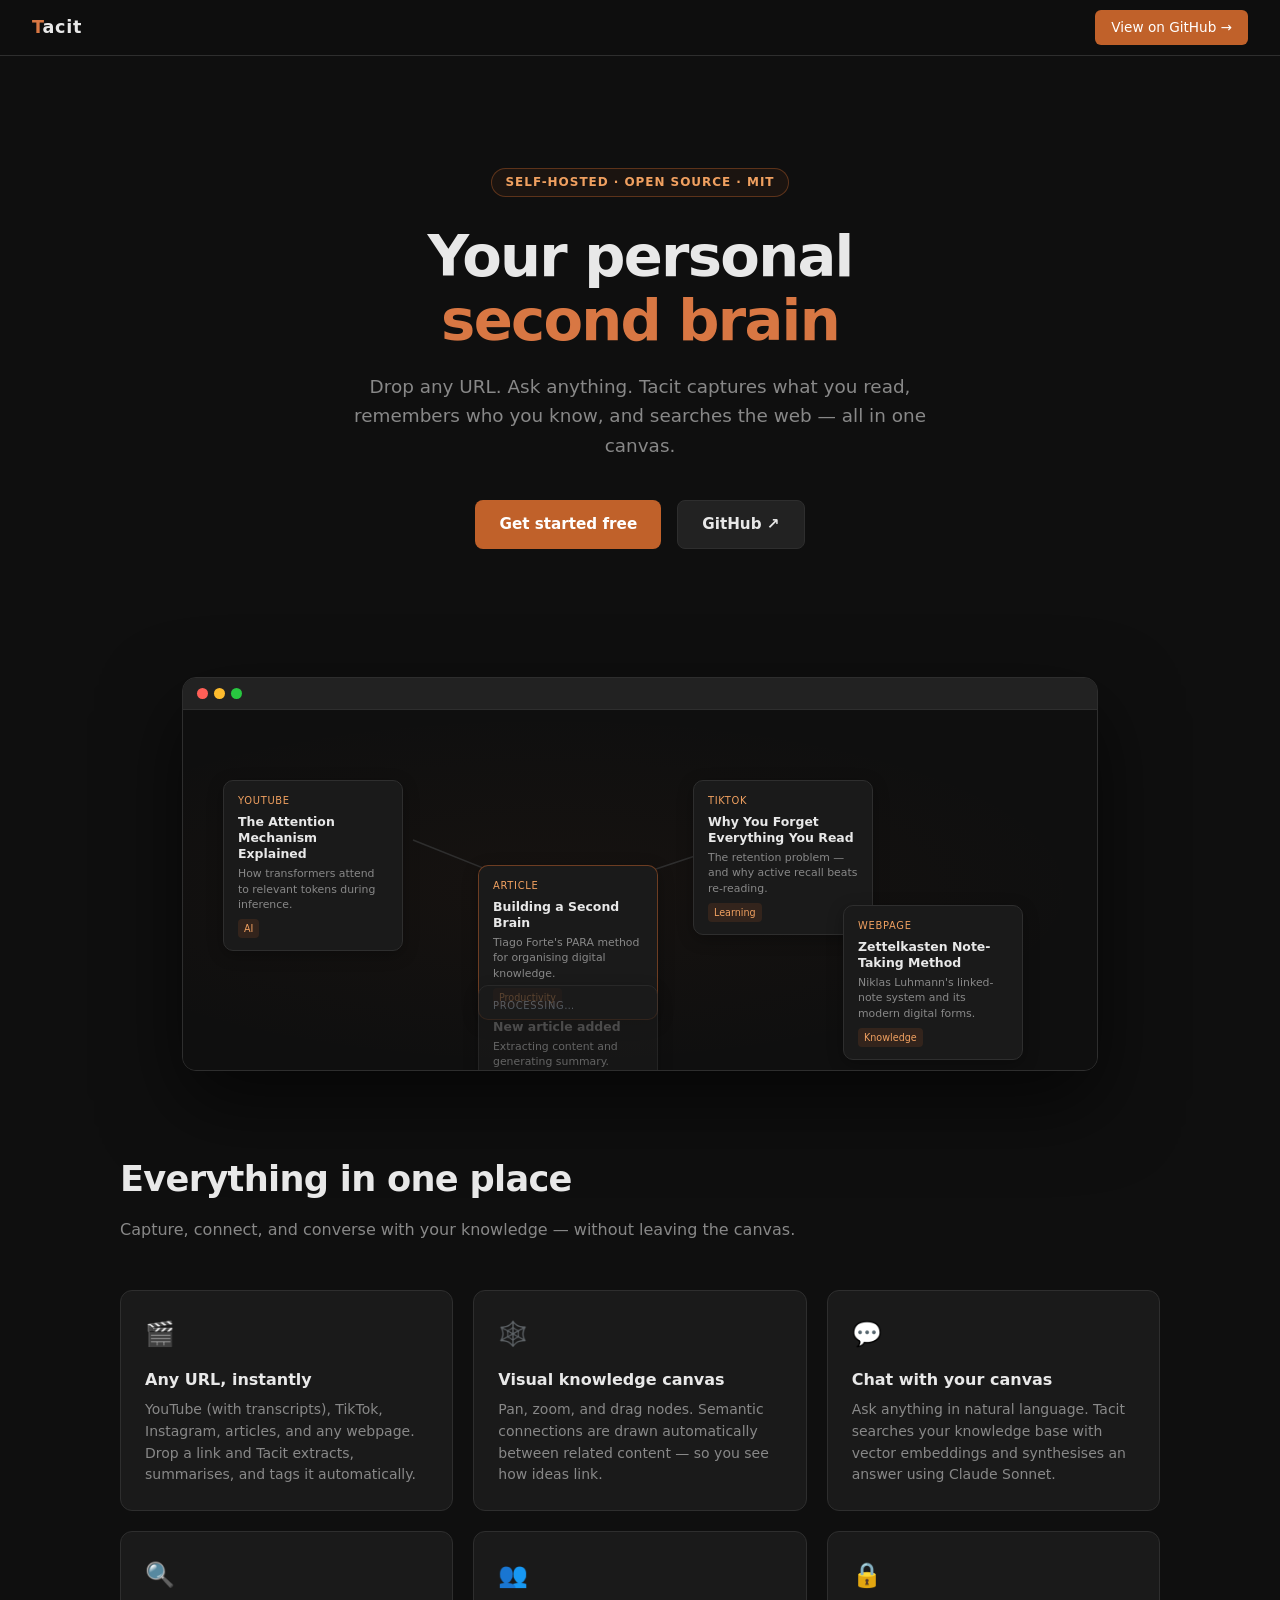
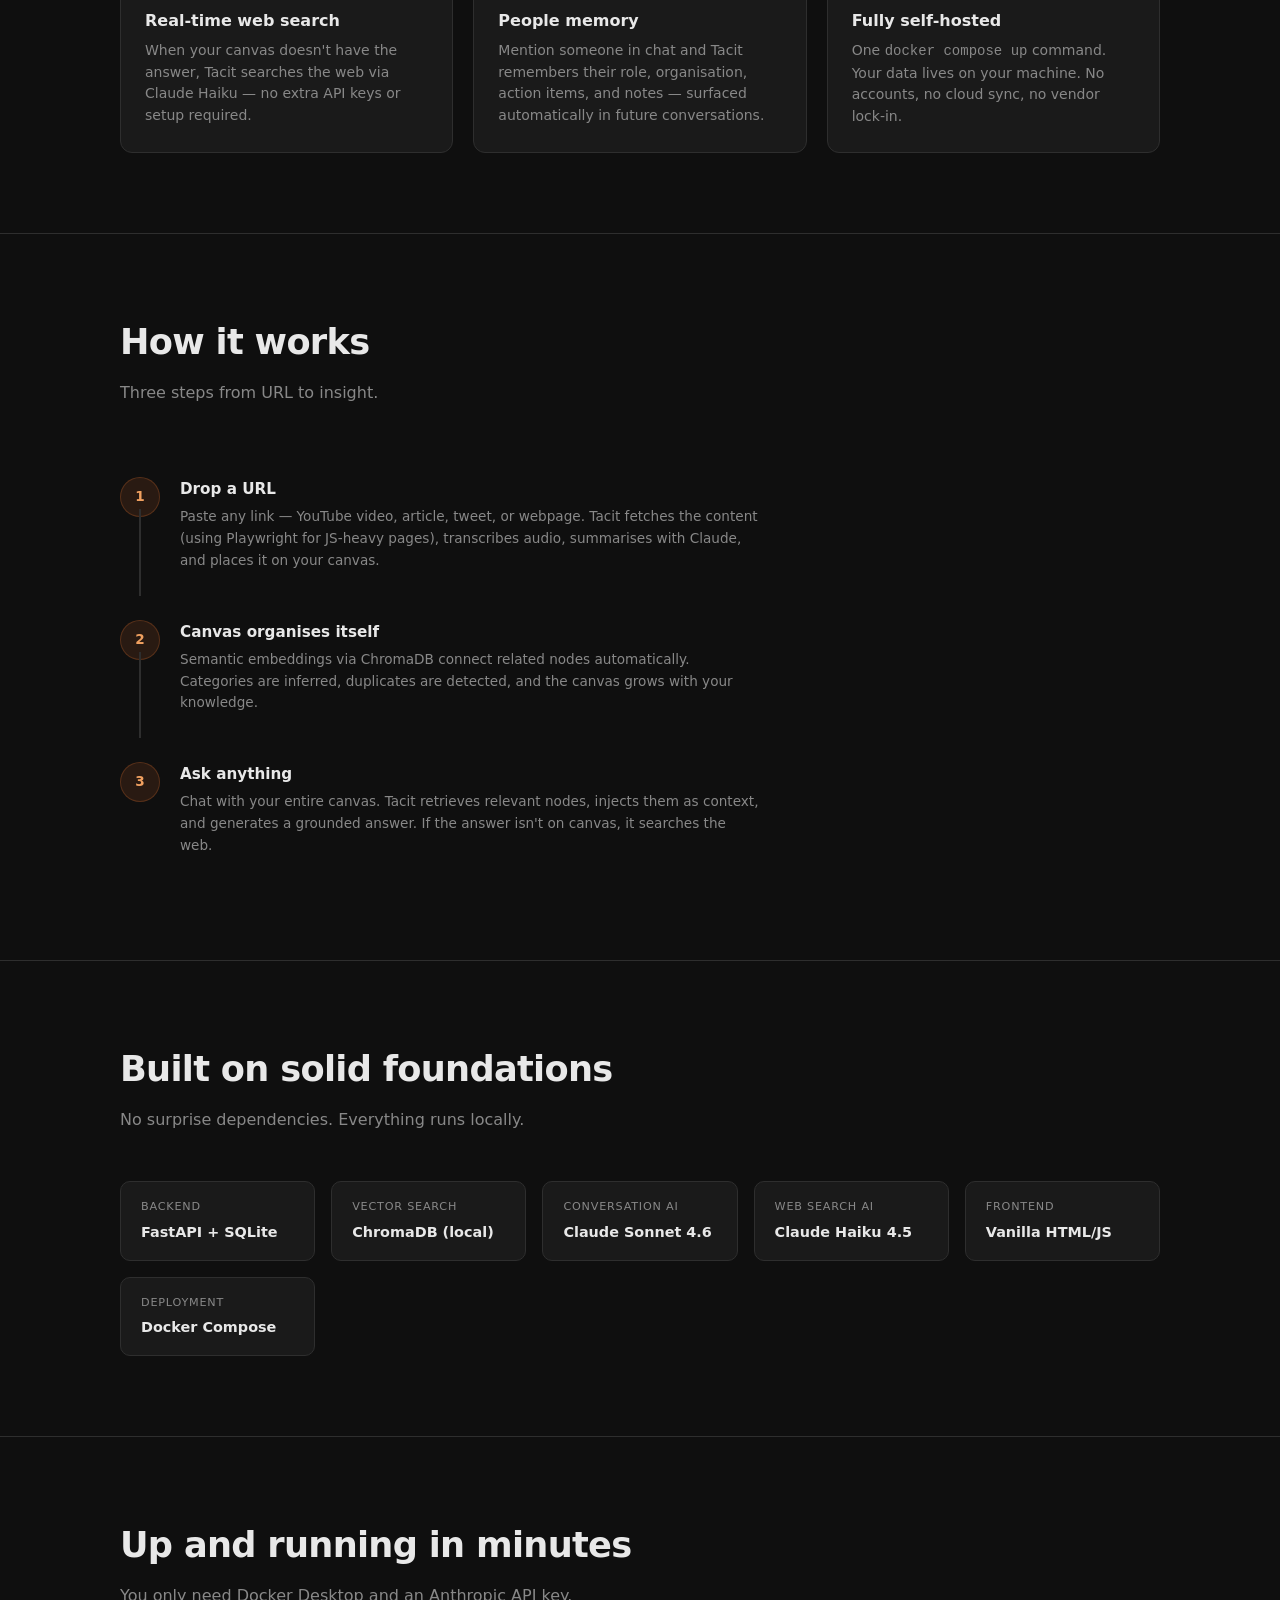
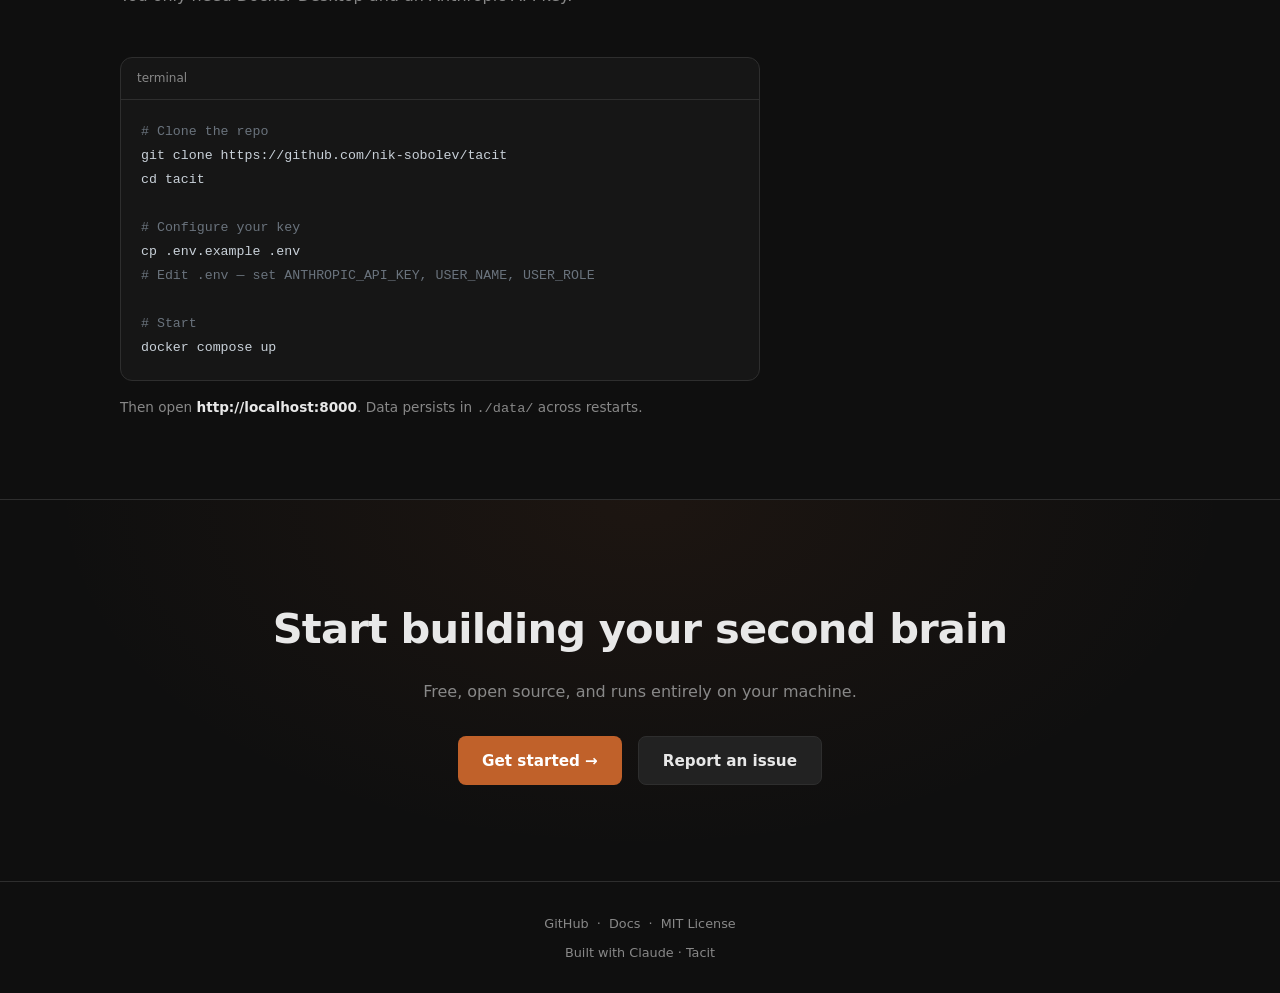
==== docs/index.html @ 418154e9 "Add GitHub Pages landing page docs/index.html — dark-themed static landing page for nik-sobolev.gith" ====
<!DOCTYPE html>
<html lang="en">
<head>
  <meta charset="UTF-8" />
  <meta name="viewport" content="width=device-width, initial-scale=1.0" />
  <title>Tacit — Personal Second Brain</title>
  <meta name="description" content="Drop any URL. Chat with everything you've saved. Tacit captures what you read, remembers who you know, and lets you search the web — all in one place." />
  <meta property="og:title" content="Tacit — Personal Second Brain" />
  <meta property="og:description" content="Drop any URL. Chat with everything you've saved." />
  <meta property="og:type" content="website" />
  <style>
    *, *::before, *::after { box-sizing: border-box; margin: 0; padding: 0; }

    :root {
      --bg:           #0f0f0f;
      --surface:      #1a1a1a;
      --surface2:     #222222;
      --border:       #2e2e2e;
      --text:         #e8e8e8;
      --muted:        #888;
      --primary:      #c0612a;
      --primary-light:#d87743;
      --accent:       #f0a060;
      --code-bg:      #161616;
    }

    html { scroll-behavior: smooth; }

    body {
      font-family: -apple-system, BlinkMacSystemFont, "Segoe UI", system-ui, sans-serif;
      background: var(--bg);
      color: var(--text);
      line-height: 1.6;
      -webkit-font-smoothing: antialiased;
    }

    /* ── Nav ── */
    nav {
      position: sticky; top: 0; z-index: 100;
      display: flex; align-items: center; justify-content: space-between;
      padding: 0 2rem; height: 56px;
      background: rgba(15,15,15,0.85);
      backdrop-filter: blur(12px);
      border-bottom: 1px solid var(--border);
    }
    .nav-logo {
      font-size: 1.1rem; font-weight: 700; letter-spacing: 0.04em;
      color: var(--text); text-decoration: none;
    }
    .nav-logo span { color: var(--primary-light); }
    nav a.btn-nav {
      font-size: 0.85rem; font-weight: 500;
      padding: 0.4rem 1rem; border-radius: 6px;
      background: var(--primary); color: #fff;
      text-decoration: none; transition: background 0.15s;
    }
    nav a.btn-nav:hover { background: var(--primary-light); }

    /* ── Hero ── */
    .hero {
      max-width: 860px; margin: 0 auto;
      padding: 7rem 2rem 5rem;
      text-align: center;
    }
    .hero-badge {
      display: inline-block;
      font-size: 0.75rem; font-weight: 600; letter-spacing: 0.08em; text-transform: uppercase;
      color: var(--accent);
      border: 1px solid rgba(192,97,42,0.4);
      border-radius: 20px; padding: 0.25rem 0.85rem; margin-bottom: 1.75rem;
      background: rgba(192,97,42,0.07);
    }
    h1 {
      font-size: clamp(2.4rem, 5vw, 3.6rem);
      font-weight: 800; line-height: 1.1; letter-spacing: -0.03em;
      margin-bottom: 1.25rem;
    }
    h1 em { font-style: normal; color: var(--primary-light); }
    .hero p {
      font-size: 1.15rem; color: var(--muted);
      max-width: 600px; margin: 0 auto 2.5rem;
    }
    .hero-actions { display: flex; gap: 1rem; justify-content: center; flex-wrap: wrap; }
    .btn {
      display: inline-flex; align-items: center; gap: 0.5rem;
      padding: 0.7rem 1.5rem; border-radius: 8px;
      font-size: 0.95rem; font-weight: 600; text-decoration: none;
      transition: background 0.15s, transform 0.1s;
    }
    .btn:active { transform: scale(0.97); }
    .btn-primary { background: var(--primary); color: #fff; }
    .btn-primary:hover { background: var(--primary-light); }
    .btn-secondary {
      background: var(--surface2); color: var(--text);
      border: 1px solid var(--border);
    }
    .btn-secondary:hover { background: #2a2a2a; }

    /* ── Canvas preview ── */
    .preview-wrap {
      max-width: 980px; margin: 3rem auto 0;
      padding: 0 2rem;
    }
    .preview-frame {
      border-radius: 14px; overflow: hidden;
      border: 1px solid var(--border);
      box-shadow: 0 32px 80px rgba(0,0,0,0.6);
      background: var(--surface);
    }
    .preview-bar {
      display: flex; align-items: center; gap: 6px;
      padding: 10px 14px;
      background: var(--surface2);
      border-bottom: 1px solid var(--border);
    }
    .dot { width: 11px; height: 11px; border-radius: 50%; }
    .dot.r { background: #ff5f57; }
    .dot.y { background: #febc2e; }
    .dot.g { background: #28c840; }
    .preview-canvas {
      position: relative; height: 360px;
      background: radial-gradient(ellipse at 40% 50%, rgba(192,97,42,0.04) 0%, transparent 70%), var(--bg);
      overflow: hidden;
    }

    /* Fake canvas cards */
    .fc {
      position: absolute; width: 180px;
      background: var(--surface); border: 1px solid var(--border);
      border-radius: 10px; padding: 12px 14px;
      font-size: 0.72rem; box-shadow: 0 4px 16px rgba(0,0,0,0.3);
    }
    .fc-type { font-size: 0.62rem; text-transform: uppercase; letter-spacing: 0.07em; color: var(--accent); margin-bottom: 5px; }
    .fc-title { font-weight: 600; font-size: 0.78rem; color: var(--text); margin-bottom: 4px; line-height: 1.3; }
    .fc-summary { color: var(--muted); font-size: 0.68rem; line-height: 1.4; }
    .fc-tag {
      display: inline-block; margin-top: 7px;
      font-size: 0.6rem; padding: 2px 6px; border-radius: 4px;
      background: rgba(192,97,42,0.15); color: var(--accent);
    }
    /* edges */
    .canvas-svg { position: absolute; inset: 0; width: 100%; height: 100%; pointer-events: none; }

    /* ── Section layout ── */
    section { padding: 5rem 2rem; }
    .container { max-width: 1040px; margin: 0 auto; }
    h2 {
      font-size: clamp(1.6rem, 3vw, 2.2rem);
      font-weight: 700; letter-spacing: -0.02em; margin-bottom: 0.6rem;
    }
    .section-sub { color: var(--muted); font-size: 1rem; margin-bottom: 3rem; }

    /* ── Features grid ── */
    .features-grid {
      display: grid;
      grid-template-columns: repeat(auto-fit, minmax(280px, 1fr));
      gap: 1.25rem;
    }
    .feature-card {
      background: var(--surface); border: 1px solid var(--border);
      border-radius: 12px; padding: 1.5rem;
      transition: border-color 0.2s;
    }
    .feature-card:hover { border-color: rgba(192,97,42,0.4); }
    .feature-icon {
      font-size: 1.5rem; margin-bottom: 0.85rem;
      display: inline-block;
    }
    .feature-card h3 { font-size: 1rem; font-weight: 600; margin-bottom: 0.4rem; }
    .feature-card p { font-size: 0.875rem; color: var(--muted); line-height: 1.55; }

    /* ── How it works ── */
    .steps { display: flex; flex-direction: column; gap: 0; max-width: 640px; }
    .step { display: flex; gap: 1.25rem; padding: 1.5rem 0; position: relative; }
    .step:not(:last-child)::after {
      content: "";
      position: absolute; left: 19px; top: 3.5rem; bottom: 0;
      width: 2px; background: var(--border);
    }
    .step-num {
      flex-shrink: 0; width: 40px; height: 40px; border-radius: 50%;
      background: rgba(192,97,42,0.15); border: 1px solid rgba(192,97,42,0.3);
      display: flex; align-items: center; justify-content: center;
      font-weight: 700; font-size: 0.85rem; color: var(--accent);
    }
    .step h3 { font-size: 0.95rem; font-weight: 600; margin-bottom: 0.3rem; }
    .step p { font-size: 0.85rem; color: var(--muted); }

    /* ── Stack ── */
    .stack-grid {
      display: grid;
      grid-template-columns: repeat(auto-fit, minmax(190px, 1fr));
      gap: 1rem;
    }
    .stack-item {
      background: var(--surface); border: 1px solid var(--border);
      border-radius: 10px; padding: 1rem 1.25rem;
    }
    .stack-label { font-size: 0.7rem; text-transform: uppercase; letter-spacing: 0.07em; color: var(--muted); margin-bottom: 0.3rem; }
    .stack-val { font-size: 0.9rem; font-weight: 600; }

    /* ── Install ── */
    .install-box {
      background: var(--code-bg); border: 1px solid var(--border);
      border-radius: 12px; overflow: hidden;
      max-width: 640px;
    }
    .install-header {
      display: flex; align-items: center; justify-content: space-between;
      padding: 0.7rem 1rem; border-bottom: 1px solid var(--border);
    }
    .install-header span { font-size: 0.75rem; color: var(--muted); }
    pre {
      padding: 1.25rem 1.25rem; margin: 0;
      font-size: 0.83rem; line-height: 1.8;
      color: #c9d1d9; font-family: "SF Mono", "Fira Code", Consolas, monospace;
      overflow-x: auto;
    }
    pre .c { color: #6a737d; }
    pre .k { color: var(--primary-light); }
    pre .s { color: #9ecbff; }

    /* ── CTA ── */
    .cta-section {
      text-align: center; padding: 6rem 2rem;
      background: radial-gradient(ellipse at 50% 0%, rgba(192,97,42,0.08) 0%, transparent 65%);
      border-top: 1px solid var(--border);
    }
    .cta-section h2 { font-size: clamp(1.8rem, 4vw, 2.6rem); margin-bottom: 1rem; }
    .cta-section p { color: var(--muted); margin-bottom: 2rem; font-size: 1rem; }

    /* ── Footer ── */
    footer {
      border-top: 1px solid var(--border);
      padding: 2rem; text-align: center;
      font-size: 0.8rem; color: var(--muted);
    }
    footer a { color: var(--muted); text-decoration: none; }
    footer a:hover { color: var(--accent); }

    /* ── Divider ── */
    .divider { border: none; border-top: 1px solid var(--border); margin: 0; }

    @media (max-width: 600px) {
      .hero { padding: 4rem 1.25rem 3rem; }
      nav { padding: 0 1.25rem; }
      section { padding: 3.5rem 1.25rem; }
    }
  </style>
</head>
<body>

<!-- Nav -->
<nav>
  <a class="nav-logo" href="#"><span>T</span>acit</a>
  <a class="btn-nav" href="https://github.com/nik-sobolev/tacit" target="_blank" rel="noopener">View on GitHub →</a>
</nav>

<!-- Hero -->
<section class="hero">
  <div class="hero-badge">Self-hosted · Open source · MIT</div>
  <h1>Your personal<br><em>second brain</em></h1>
  <p>Drop any URL. Ask anything. Tacit captures what you read, remembers who you know, and searches the web — all in one canvas.</p>
  <div class="hero-actions">
    <a class="btn btn-primary" href="https://github.com/nik-sobolev/tacit#quick-start" target="_blank" rel="noopener">
      Get started free
    </a>
    <a class="btn btn-secondary" href="https://github.com/nik-sobolev/tacit" target="_blank" rel="noopener">
      GitHub ↗
    </a>
  </div>
</section>

<!-- Canvas preview -->
<div class="preview-wrap">
  <div class="preview-frame">
    <div class="preview-bar">
      <div class="dot r"></div><div class="dot y"></div><div class="dot g"></div>
    </div>
    <div class="preview-canvas">
      <!-- Fake edges -->
      <svg class="canvas-svg" xmlns="http://www.w3.org/2000/svg">
        <line x1="230" y1="130" x2="380" y2="190" stroke="#2e2e2e" stroke-width="1.5"/>
        <line x1="380" y1="190" x2="560" y2="130" stroke="#2e2e2e" stroke-width="1.5"/>
        <line x1="380" y1="190" x2="380" y2="290" stroke="#c0612a" stroke-width="1.5" stroke-dasharray="4 3" opacity="0.5"/>
        <line x1="560" y1="130" x2="700" y2="220" stroke="#2e2e2e" stroke-width="1.5"/>
      </svg>

      <!-- Cards -->
      <div class="fc" style="left:40px; top:70px;">
        <div class="fc-type">YouTube</div>
        <div class="fc-title">The Attention Mechanism Explained</div>
        <div class="fc-summary">How transformers attend to relevant tokens during inference.</div>
        <div class="fc-tag">AI</div>
      </div>

      <div class="fc" style="left:295px; top:155px; border-color: rgba(192,97,42,0.5);">
        <div class="fc-type">Article</div>
        <div class="fc-title">Building a Second Brain</div>
        <div class="fc-summary">Tiago Forte's PARA method for organising digital knowledge.</div>
        <div class="fc-tag">Productivity</div>
      </div>

      <div class="fc" style="left:510px; top:70px;">
        <div class="fc-type">TikTok</div>
        <div class="fc-title">Why You Forget Everything You Read</div>
        <div class="fc-summary">The retention problem — and why active recall beats re-reading.</div>
        <div class="fc-tag">Learning</div>
      </div>

      <div class="fc" style="left:295px; top:275px; opacity: 0.7;">
        <div class="fc-type" style="color:#6a737d;">Processing…</div>
        <div class="fc-title" style="color:#666;">New article added</div>
        <div class="fc-summary">Extracting content and generating summary.</div>
      </div>

      <div class="fc" style="left:660px; top:195px;">
        <div class="fc-type">Webpage</div>
        <div class="fc-title">Zettelkasten Note-Taking Method</div>
        <div class="fc-summary">Niklas Luhmann's linked-note system and its modern digital forms.</div>
        <div class="fc-tag">Knowledge</div>
      </div>
    </div>
  </div>
</div>

<!-- Features -->
<section>
  <div class="container">
    <h2>Everything in one place</h2>
    <p class="section-sub">Capture, connect, and converse with your knowledge — without leaving the canvas.</p>
    <div class="features-grid">
      <div class="feature-card">
        <div class="feature-icon">🎬</div>
        <h3>Any URL, instantly</h3>
        <p>YouTube (with transcripts), TikTok, Instagram, articles, and any webpage. Drop a link and Tacit extracts, summarises, and tags it automatically.</p>
      </div>
      <div class="feature-card">
        <div class="feature-icon">🕸️</div>
        <h3>Visual knowledge canvas</h3>
        <p>Pan, zoom, and drag nodes. Semantic connections are drawn automatically between related content — so you see how ideas link.</p>
      </div>
      <div class="feature-card">
        <div class="feature-icon">💬</div>
        <h3>Chat with your canvas</h3>
        <p>Ask anything in natural language. Tacit searches your knowledge base with vector embeddings and synthesises an answer using Claude Sonnet.</p>
      </div>
      <div class="feature-card">
        <div class="feature-icon">🔍</div>
        <h3>Real-time web search</h3>
        <p>When your canvas doesn't have the answer, Tacit searches the web via Claude Haiku — no extra API keys or setup required.</p>
      </div>
      <div class="feature-card">
        <div class="feature-icon">👥</div>
        <h3>People memory</h3>
        <p>Mention someone in chat and Tacit remembers their role, organisation, action items, and notes — surfaced automatically in future conversations.</p>
      </div>
      <div class="feature-card">
        <div class="feature-icon">🔒</div>
        <h3>Fully self-hosted</h3>
        <p>One <code>docker compose up</code> command. Your data lives on your machine. No accounts, no cloud sync, no vendor lock-in.</p>
      </div>
    </div>
  </div>
</section>

<hr class="divider" />

<!-- How it works -->
<section>
  <div class="container">
    <h2>How it works</h2>
    <p class="section-sub">Three steps from URL to insight.</p>
    <div class="steps">
      <div class="step">
        <div class="step-num">1</div>
        <div>
          <h3>Drop a URL</h3>
          <p>Paste any link — YouTube video, article, tweet, or webpage. Tacit fetches the content (using Playwright for JS-heavy pages), transcribes audio, summarises with Claude, and places it on your canvas.</p>
        </div>
      </div>
      <div class="step">
        <div class="step-num">2</div>
        <div>
          <h3>Canvas organises itself</h3>
          <p>Semantic embeddings via ChromaDB connect related nodes automatically. Categories are inferred, duplicates are detected, and the canvas grows with your knowledge.</p>
        </div>
      </div>
      <div class="step">
        <div class="step-num">3</div>
        <div>
          <h3>Ask anything</h3>
          <p>Chat with your entire canvas. Tacit retrieves relevant nodes, injects them as context, and generates a grounded answer. If the answer isn't on canvas, it searches the web.</p>
        </div>
      </div>
    </div>
  </div>
</section>

<hr class="divider" />

<!-- Stack -->
<section>
  <div class="container">
    <h2>Built on solid foundations</h2>
    <p class="section-sub">No surprise dependencies. Everything runs locally.</p>
    <div class="stack-grid">
      <div class="stack-item">
        <div class="stack-label">Backend</div>
        <div class="stack-val">FastAPI + SQLite</div>
      </div>
      <div class="stack-item">
        <div class="stack-label">Vector search</div>
        <div class="stack-val">ChromaDB (local)</div>
      </div>
      <div class="stack-item">
        <div class="stack-label">Conversation AI</div>
        <div class="stack-val">Claude Sonnet 4.6</div>
      </div>
      <div class="stack-item">
        <div class="stack-label">Web search AI</div>
        <div class="stack-val">Claude Haiku 4.5</div>
      </div>
      <div class="stack-item">
        <div class="stack-label">Frontend</div>
        <div class="stack-val">Vanilla HTML/JS</div>
      </div>
      <div class="stack-item">
        <div class="stack-label">Deployment</div>
        <div class="stack-val">Docker Compose</div>
      </div>
    </div>
  </div>
</section>

<hr class="divider" />

<!-- Install -->
<section>
  <div class="container">
    <h2>Up and running in minutes</h2>
    <p class="section-sub">You only need Docker Desktop and an Anthropic API key.</p>
    <div class="install-box">
      <div class="install-header">
        <span>terminal</span>
      </div>
      <pre><span class="c"># Clone the repo</span>
git clone https://github.com/nik-sobolev/tacit
cd tacit

<span class="c"># Configure your key</span>
cp .env.example .env
<span class="c"># Edit .env — set ANTHROPIC_API_KEY, USER_NAME, USER_ROLE</span>

<span class="c"># Start</span>
docker compose up</pre>
    </div>
    <p style="margin-top:1rem; font-size:0.85rem; color:var(--muted);">Then open <strong style="color:var(--text);">http://localhost:8000</strong>. Data persists in <code>./data/</code> across restarts.</p>
  </div>
</section>

<!-- CTA -->
<div class="cta-section">
  <div class="container">
    <h2>Start building your second brain</h2>
    <p>Free, open source, and runs entirely on your machine.</p>
    <div class="hero-actions">
      <a class="btn btn-primary" href="https://github.com/nik-sobolev/tacit#quick-start" target="_blank" rel="noopener">
        Get started →
      </a>
      <a class="btn btn-secondary" href="https://github.com/nik-sobolev/tacit/issues" target="_blank" rel="noopener">
        Report an issue
      </a>
    </div>
  </div>
</div>

<!-- Footer -->
<footer>
  <p>
    <a href="https://github.com/nik-sobolev/tacit" target="_blank" rel="noopener">GitHub</a>
    &nbsp;·&nbsp;
    <a href="https://github.com/nik-sobolev/tacit/blob/main/README.md" target="_blank" rel="noopener">Docs</a>
    &nbsp;·&nbsp;
    MIT License
  </p>
  <p style="margin-top:0.5rem;">Built with Claude · Tacit</p>
</footer>

</body>
</html>
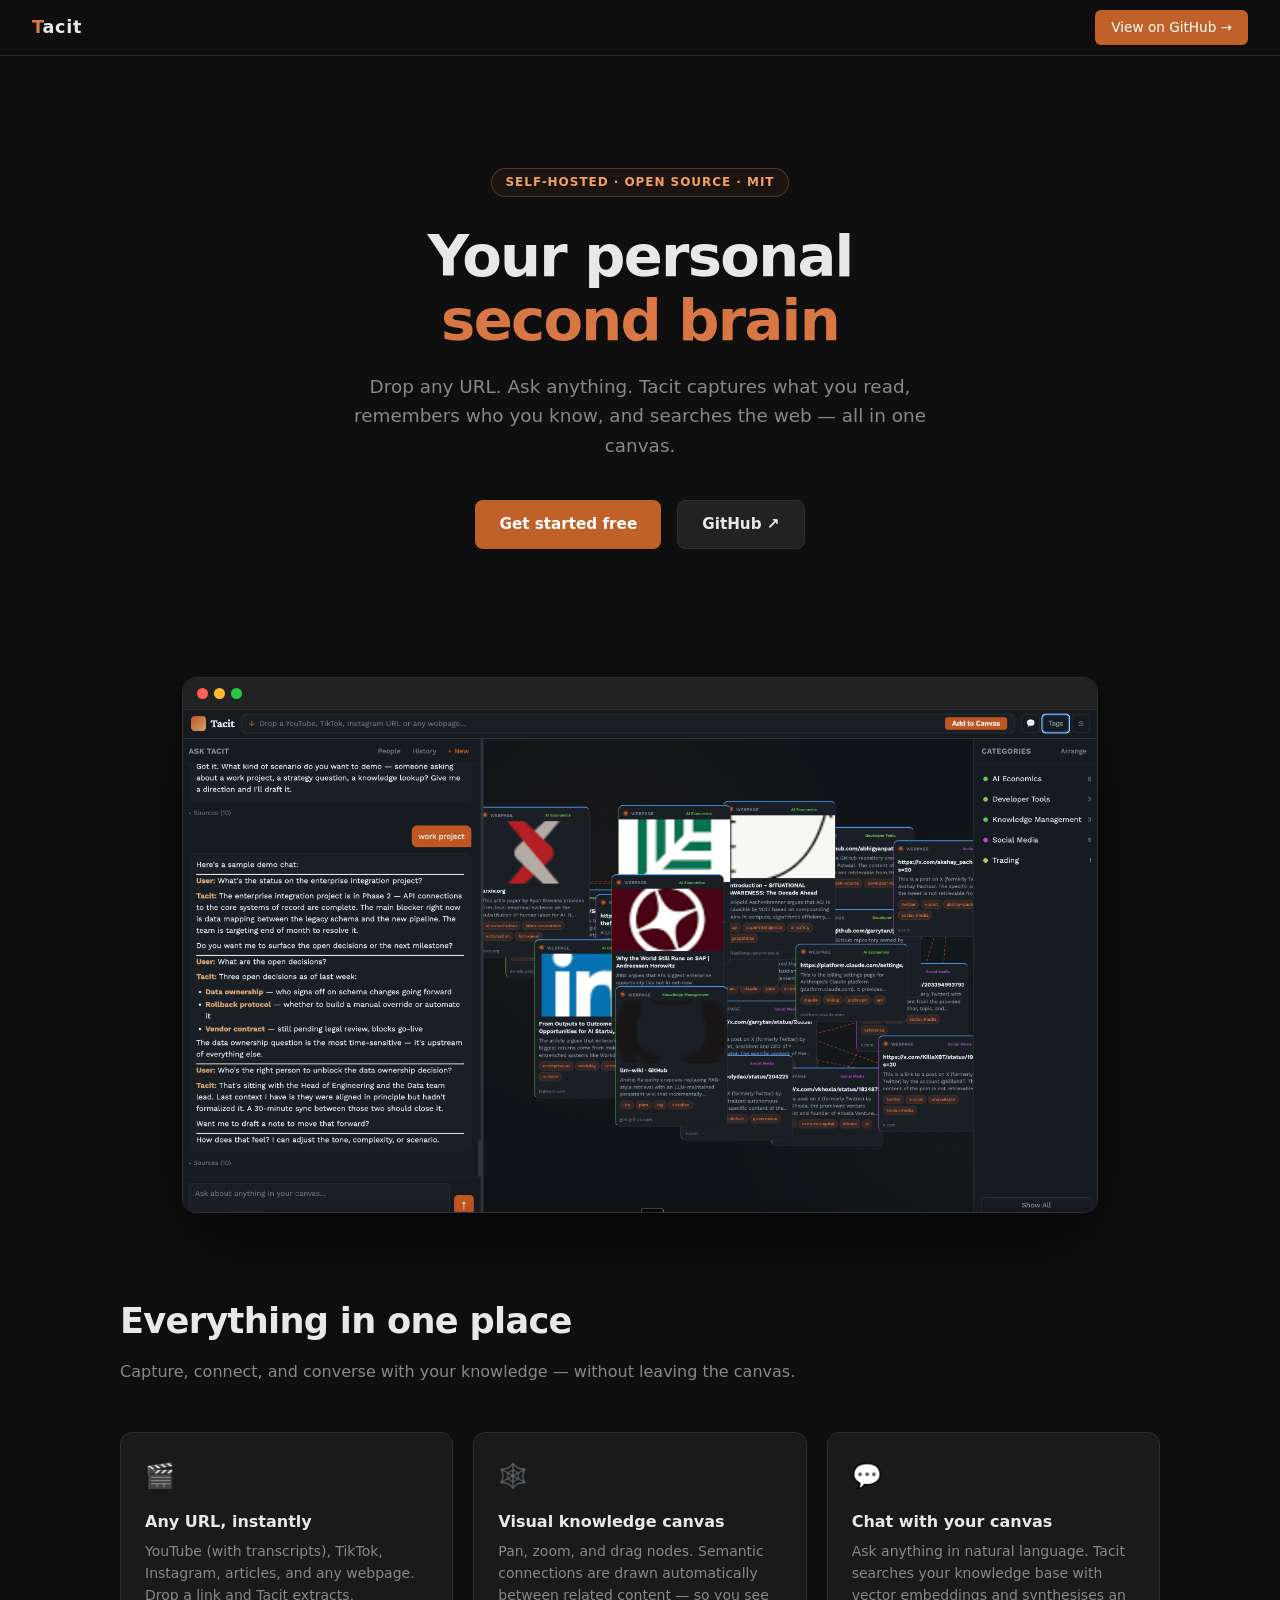
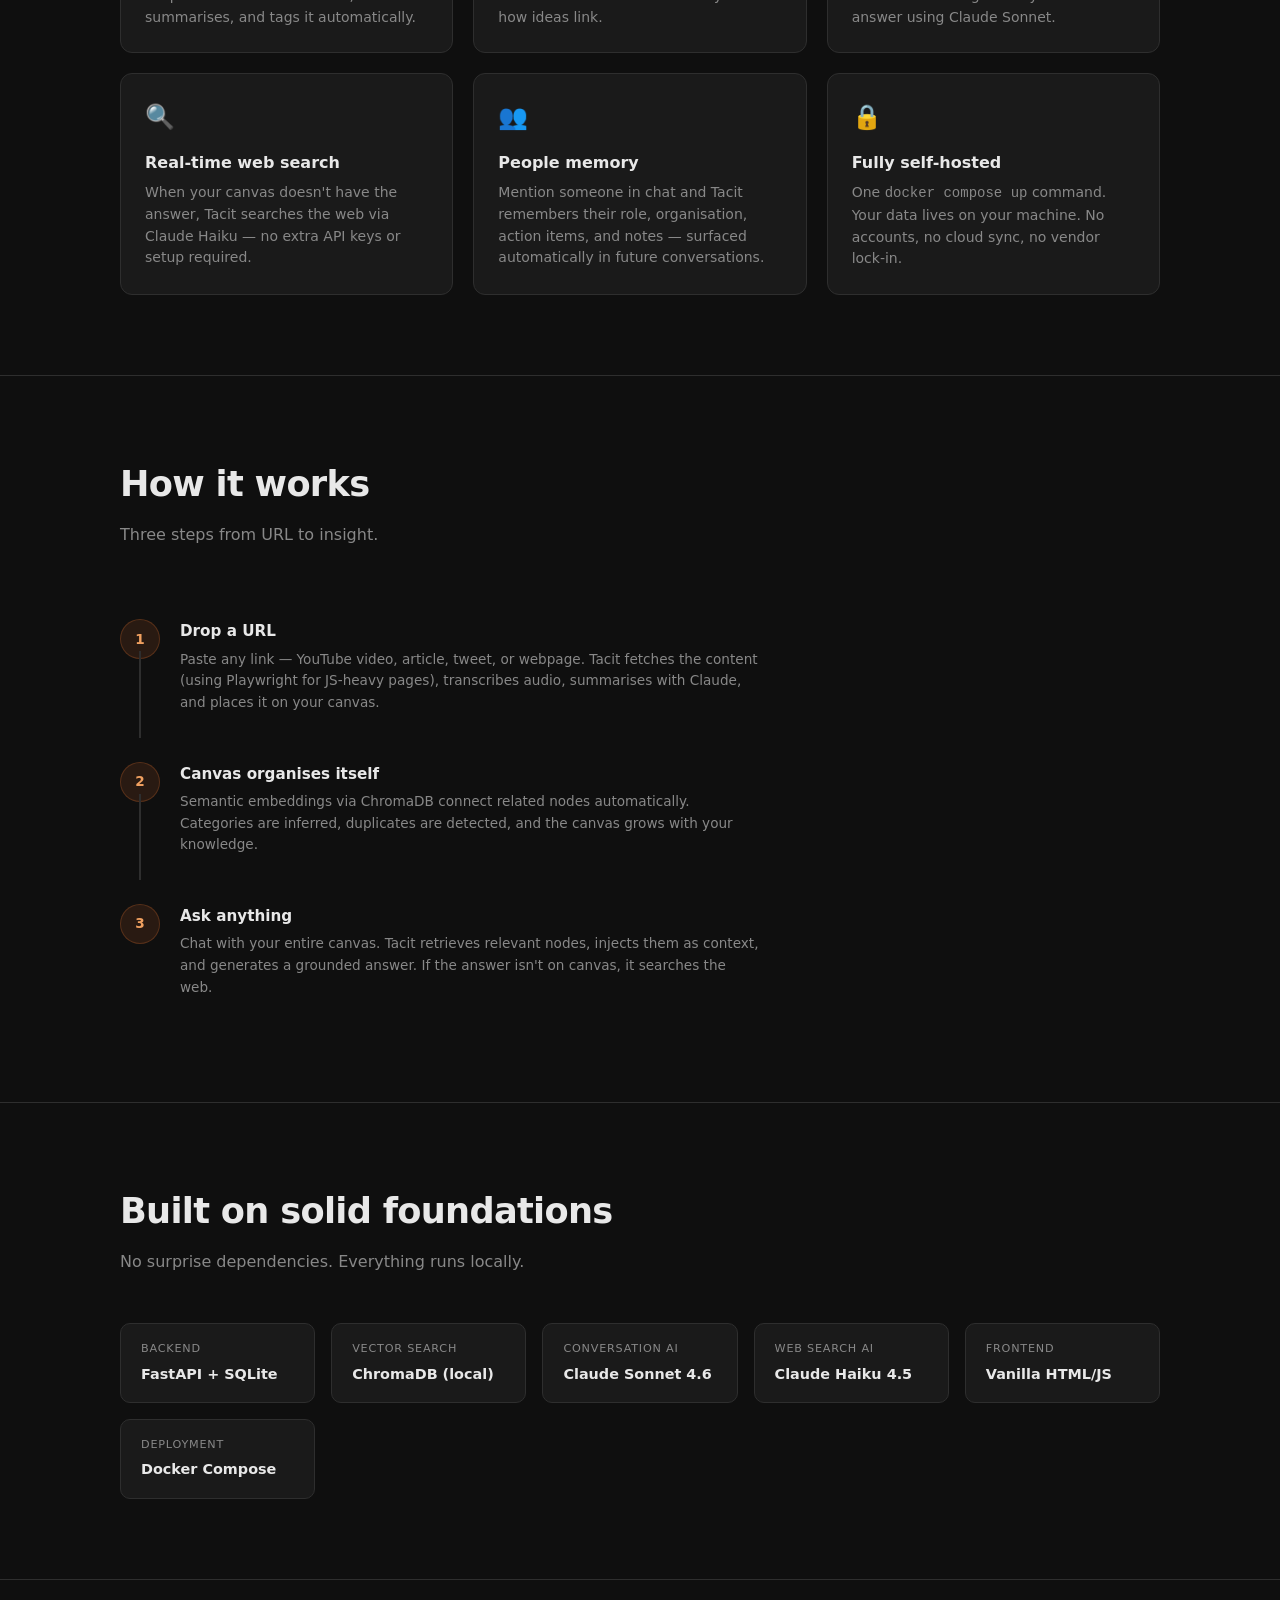
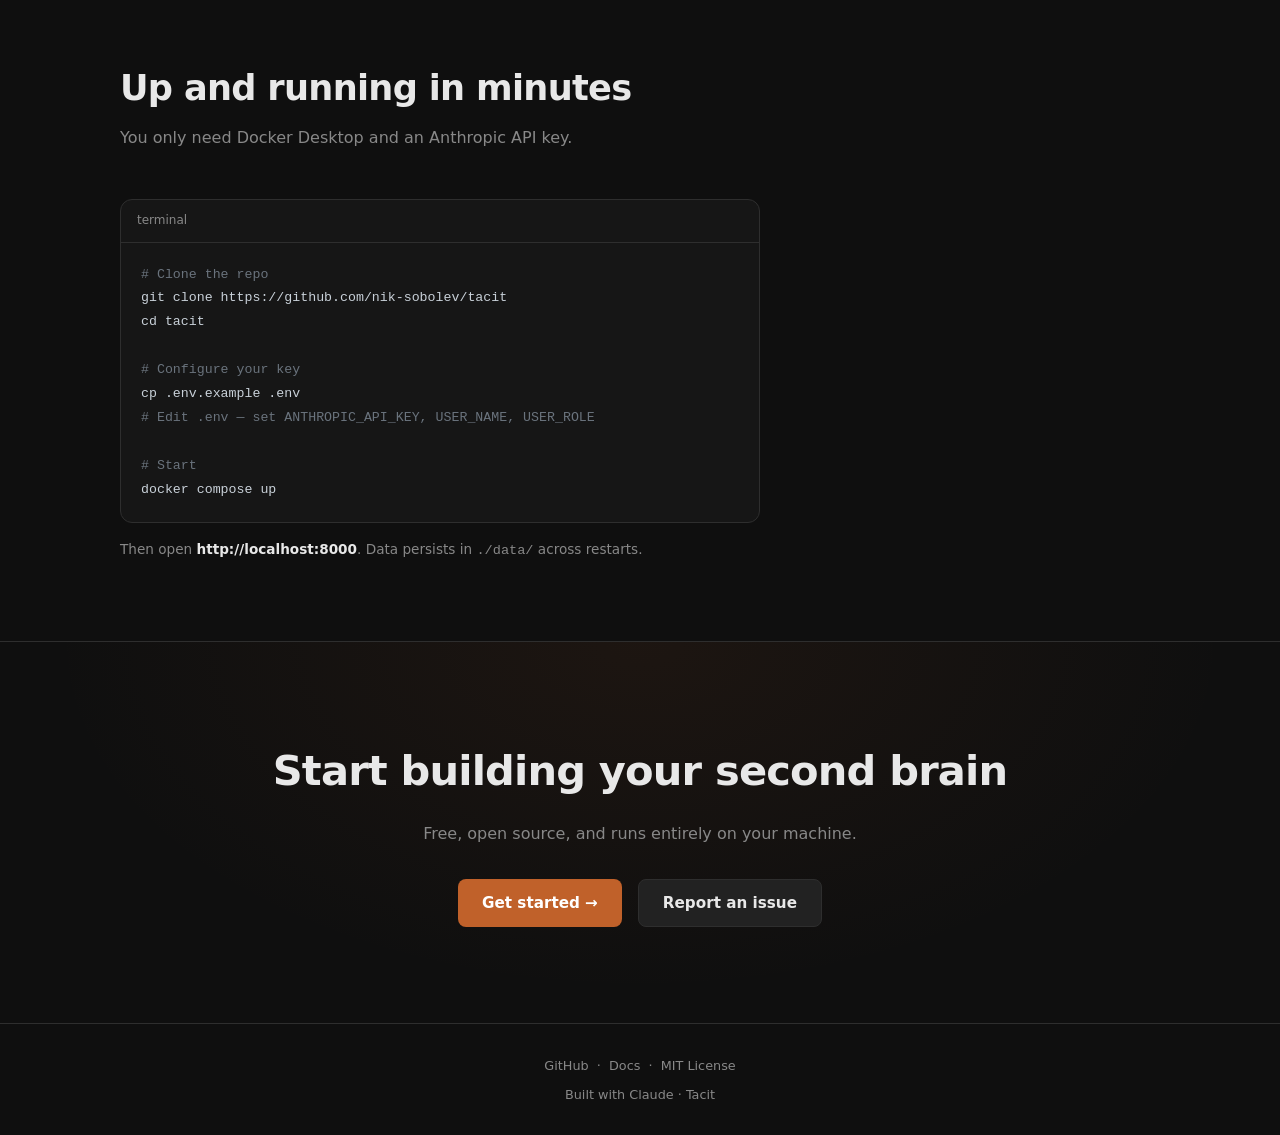
==== commit 2dd77eac: "Add real app screenshot to landing page Replace placeholder canvas mockup with actual tacitscreen.pn" ====
--- a/docs/index.html
+++ b/docs/index.html
@@ -118,28 +118,13 @@
     .dot.y { background: #febc2e; }
     .dot.g { background: #28c840; }
     .preview-canvas {
-      position: relative; height: 360px;
-      background: radial-gradient(ellipse at 40% 50%, rgba(192,97,42,0.04) 0%, transparent 70%), var(--bg);
+      position: relative;
+      background: var(--bg);
       overflow: hidden;
     }
-
-    /* Fake canvas cards */
-    .fc {
-      position: absolute; width: 180px;
-      background: var(--surface); border: 1px solid var(--border);
-      border-radius: 10px; padding: 12px 14px;
-      font-size: 0.72rem; box-shadow: 0 4px 16px rgba(0,0,0,0.3);
-    }
-    .fc-type { font-size: 0.62rem; text-transform: uppercase; letter-spacing: 0.07em; color: var(--accent); margin-bottom: 5px; }
-    .fc-title { font-weight: 600; font-size: 0.78rem; color: var(--text); margin-bottom: 4px; line-height: 1.3; }
-    .fc-summary { color: var(--muted); font-size: 0.68rem; line-height: 1.4; }
-    .fc-tag {
-      display: inline-block; margin-top: 7px;
-      font-size: 0.6rem; padding: 2px 6px; border-radius: 4px;
-      background: rgba(192,97,42,0.15); color: var(--accent);
-    }
-    /* edges */
-    .canvas-svg { position: absolute; inset: 0; width: 100%; height: 100%; pointer-events: none; }
+    .preview-canvas img {
+      display: block; width: 100%; height: auto;
+    }
 
     /* ── Section layout ── */
     section { padding: 5rem 2rem; }
@@ -278,48 +263,7 @@
       <div class="dot r"></div><div class="dot y"></div><div class="dot g"></div>
     </div>
     <div class="preview-canvas">
-      <!-- Fake edges -->
-      <svg class="canvas-svg" xmlns="http://www.w3.org/2000/svg">
-        <line x1="230" y1="130" x2="380" y2="190" stroke="#2e2e2e" stroke-width="1.5"/>
-        <line x1="380" y1="190" x2="560" y2="130" stroke="#2e2e2e" stroke-width="1.5"/>
-        <line x1="380" y1="190" x2="380" y2="290" stroke="#c0612a" stroke-width="1.5" stroke-dasharray="4 3" opacity="0.5"/>
-        <line x1="560" y1="130" x2="700" y2="220" stroke="#2e2e2e" stroke-width="1.5"/>
-      </svg>
-
-      <!-- Cards -->
-      <div class="fc" style="left:40px; top:70px;">
-        <div class="fc-type">YouTube</div>
-        <div class="fc-title">The Attention Mechanism Explained</div>
-        <div class="fc-summary">How transformers attend to relevant tokens during inference.</div>
-        <div class="fc-tag">AI</div>
-      </div>
-
-      <div class="fc" style="left:295px; top:155px; border-color: rgba(192,97,42,0.5);">
-        <div class="fc-type">Article</div>
-        <div class="fc-title">Building a Second Brain</div>
-        <div class="fc-summary">Tiago Forte's PARA method for organising digital knowledge.</div>
-        <div class="fc-tag">Productivity</div>
-      </div>
-
-      <div class="fc" style="left:510px; top:70px;">
-        <div class="fc-type">TikTok</div>
-        <div class="fc-title">Why You Forget Everything You Read</div>
-        <div class="fc-summary">The retention problem — and why active recall beats re-reading.</div>
-        <div class="fc-tag">Learning</div>
-      </div>
-
-      <div class="fc" style="left:295px; top:275px; opacity: 0.7;">
-        <div class="fc-type" style="color:#6a737d;">Processing…</div>
-        <div class="fc-title" style="color:#666;">New article added</div>
-        <div class="fc-summary">Extracting content and generating summary.</div>
-      </div>
-
-      <div class="fc" style="left:660px; top:195px;">
-        <div class="fc-type">Webpage</div>
-        <div class="fc-title">Zettelkasten Note-Taking Method</div>
-        <div class="fc-summary">Niklas Luhmann's linked-note system and its modern digital forms.</div>
-        <div class="fc-tag">Knowledge</div>
-      </div>
+      <img src="tacitscreen.png" alt="Tacit canvas — chat panel on the left, knowledge cards on the right" />
     </div>
   </div>
 </div>
